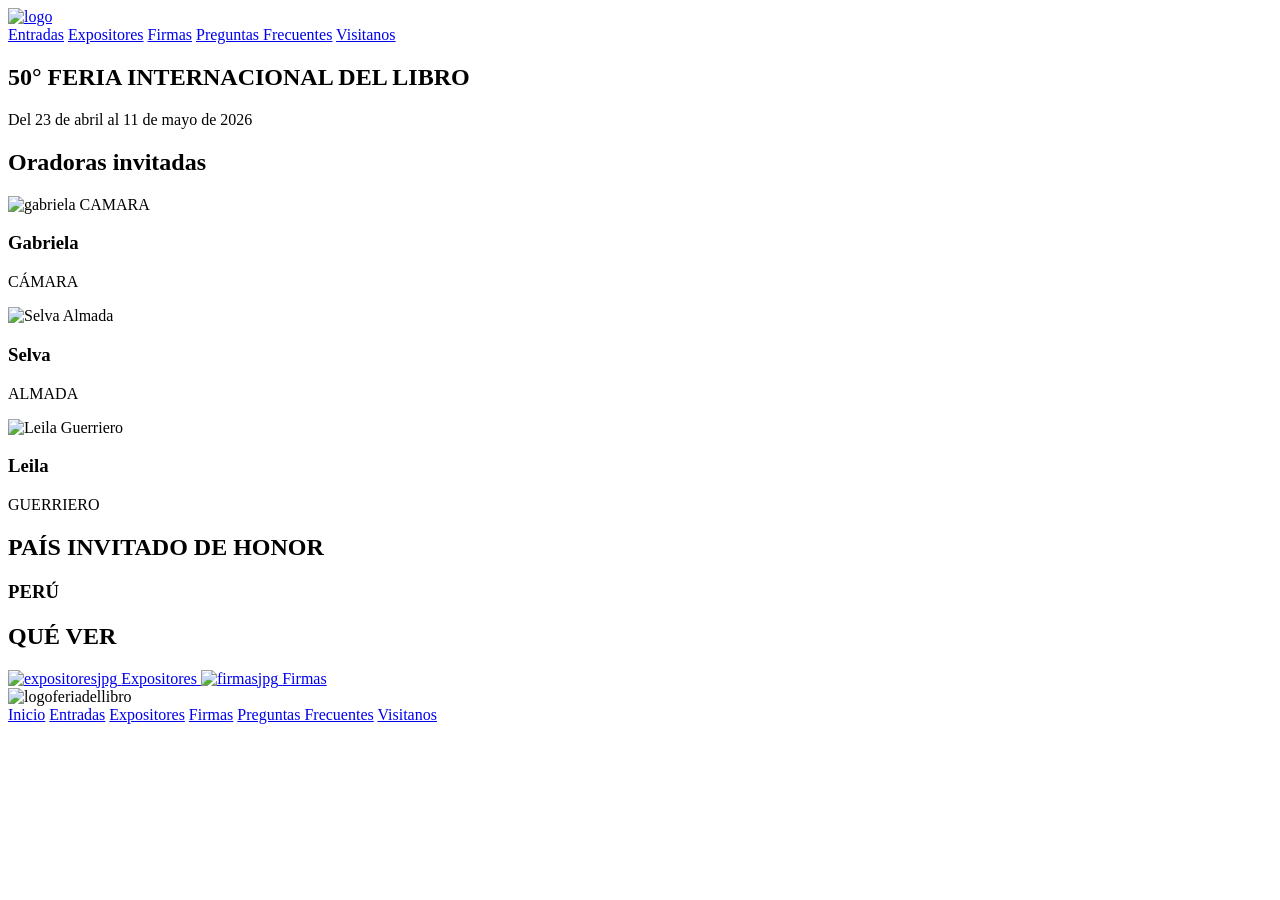
==== index.html @ fa930331 "Add files via upload" ====
<!DOCTYPE html>
<html lang="en">
<head>
    <meta charset="UTF-8">
    <meta name="viewport" content="width=device-width, initial-scale=1.0">
    <link rel="stylesheet" href="styles/global.css">
    <link rel="stylesheet" href="styles/index.css">
    <title>Feria del Libro</title>

</head>
<body>
    <header>
        <div class="dheader">
        
        <a class="logo" href="/index.html"><img class="logo" src="./img/logo.png" alt="logo"></a>

        <nav class="nheader">
         <a class="aheader" href="./pages/entradas.html">Entradas</a>
         <a class="aheader" href="./pages/expositores.html">Expositores</a>
         <a class="aheader" href="./pages/firmas.html">Firmas</a>
         <a class="aheader" href="./pages/preguntasfrecuentes.html">Preguntas Frecuentes</a>
         <a class="aheader" href="./pages/visitanos.html">Visitanos</a> 
    </nav>
    </div>
</header>
<main>
    <section id="hero">

        <div class="hero-content">
            <h1>50° FERIA INTERNACIONAL DEL LIBRO</h1>
        <p>Del 23 de abril al 11 de mayo de 2026</p>
        </div>
    </section>

<!-- ORADORAS -->

    <section class="oradoras"
    >
<h2>Oradoras invitadas</h2>

<div class="card-oradoras">
    <article class="card"><img src="./img/gabriela.jpg" alt="gabriela CAMARA">
    <div class="card-info">
        <h3>Gabriela</h3>
        <p class="apellido">CÁMARA</p>
    </div></article>

    <article class="card"><img src="./img/Selva_Almada.jpg" alt="Selva Almada">
    <div class="card-info">
        <h3>Selva</h3>
        <p class="apellido">ALMADA</p>
    </div></article>

    <article class="card"><img src="./img/Leila.webp" alt="Leila Guerriero">
    <div class="card-info">
        <h3>Leila</h3>
        <p class="apellido">GUERRIERO</p>
    </div></article>
</div>

<!-- PAIS INVITADO -->

<section class="invitado">
    <div class="invitado-titulo">
        <h2>PAÍS INVITADO DE HONOR</h2>
    </div>
    <div class="invitado-foto">
        <h3>PERÚ</h3>
    </div>
</section>

<!-- QUE VER -->

<section class="quever">
<div class="que-ver">
    <h2>QUÉ VER</h2>
</div>

<div class="bloque-qver">
    <a href="./pages/expositores.html" class="ilink">
        <img src="./img/expositores.jpg" alt="expositoresjpg">
        <span class="itext">Expositores</span>
    </a>
     <a href="./pages/firmas.html" class="ilink">
        <img src="./img/firmas.jpg" alt="firmasjpg">
        <span class="itext">Firmas</span>
    </a>
</div>
</section>

<!-- FOOTER -->

<footer class="footer">
    <div class="contenedorfooter">
        <div class="footerlogo">
            <img src="./img/logo.png" alt="logoferiadellibro">
        </div>
        <nav class="navfooter">
            <a class="afooter" href="/index.html">Inicio</a>
            <a class="afooter" href="./pages/entradas.html">Entradas</a>
            <a class="afooter" href="./pages/expositores.html">Expositores</a>
            <a class="afooter" href="./pages/firmas.html">Firmas</a>
            <a class="afooter" href="./pages/preguntasfrecuentes.html">Preguntas Frecuentes</a>
            <a class="afooter" href="./pages/visitanos.html">Visitanos</a>
        </nav>
    </div>
</footer>

</main>
</body>
</html>
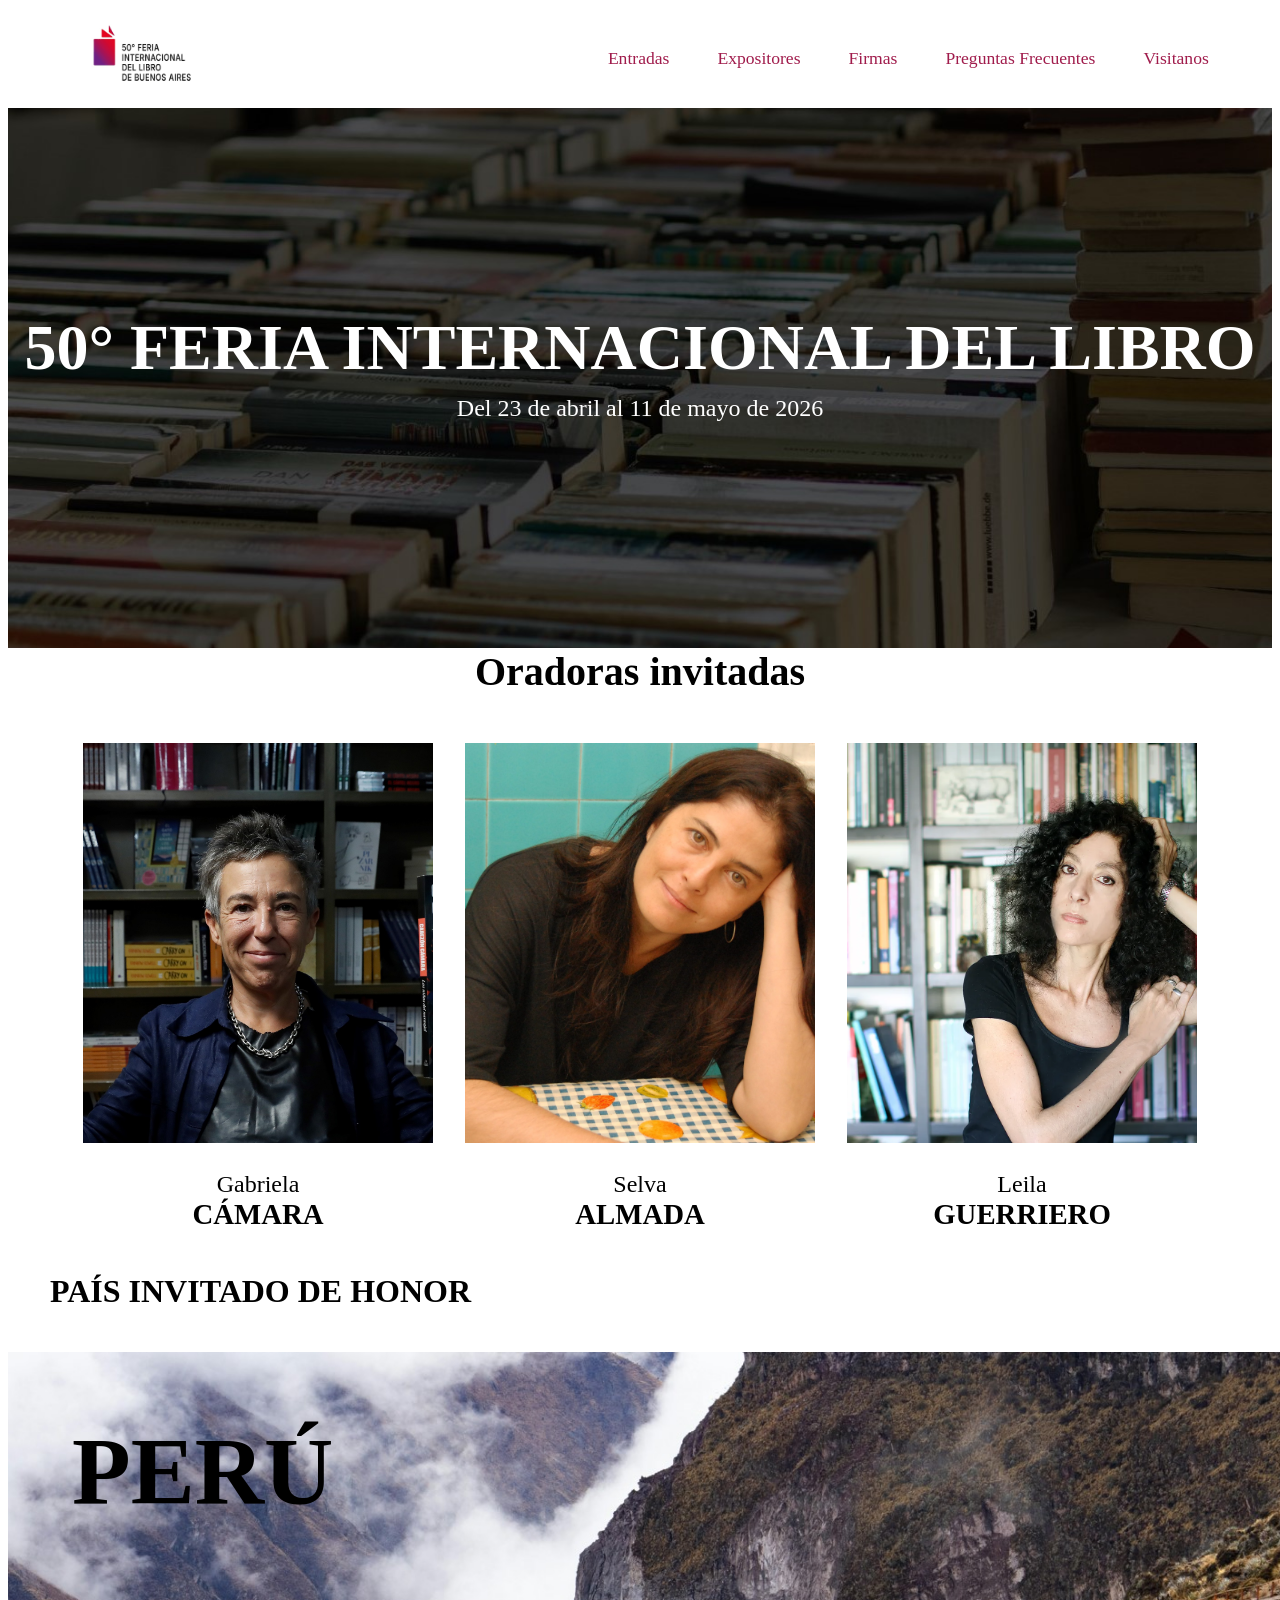
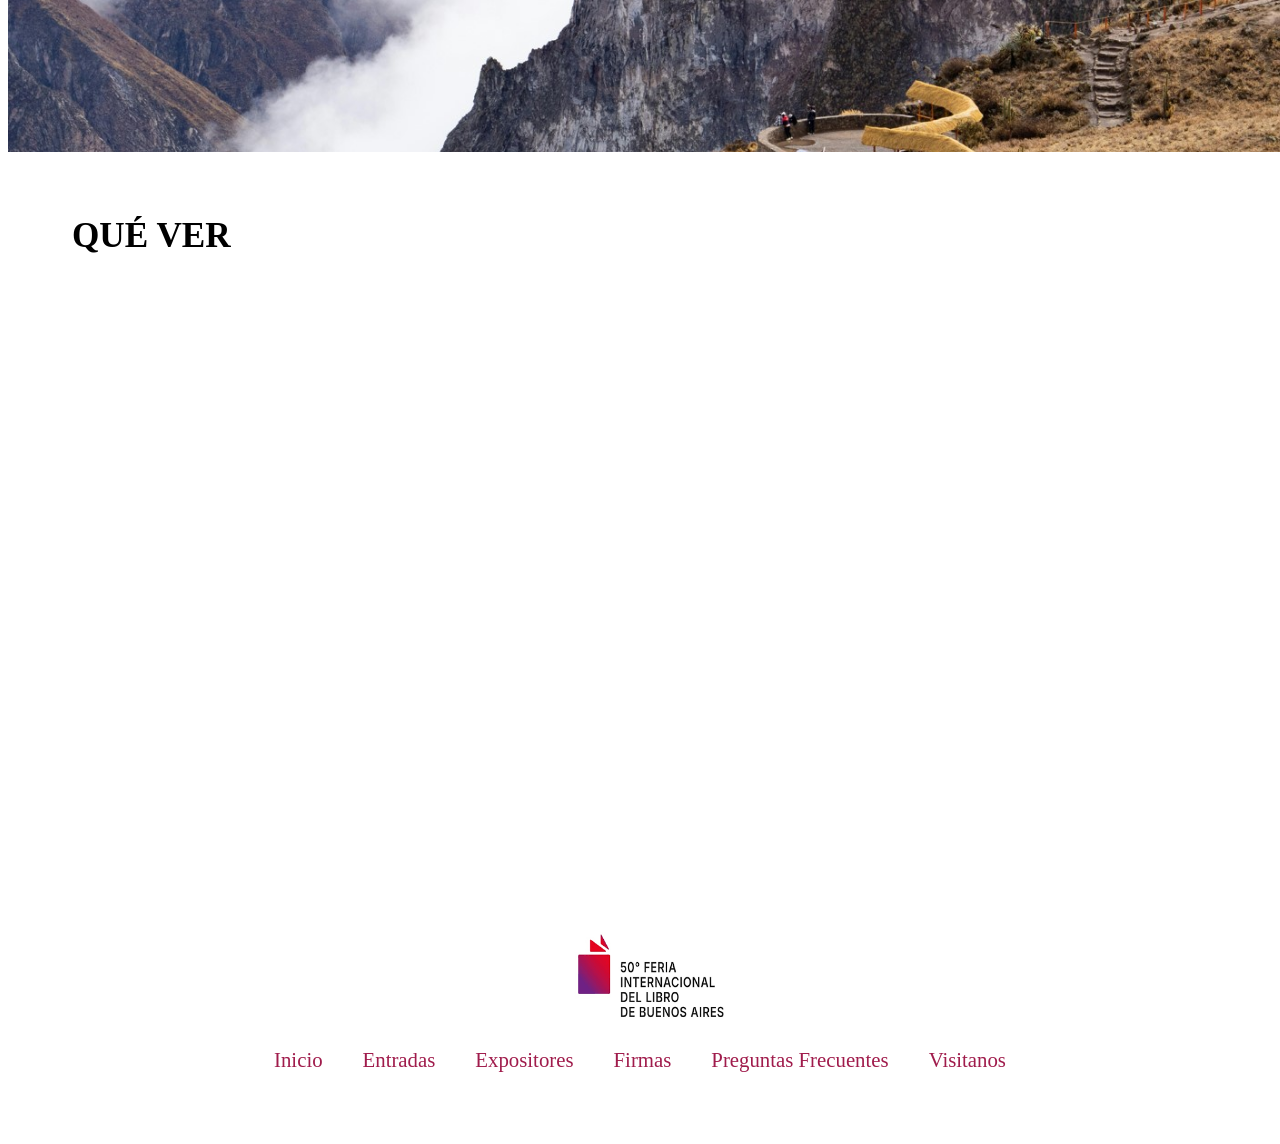
==== commit cc44372e: "Update index.html" ====
--- a/index.html
+++ b/index.html
@@ -6,7 +6,11 @@
     <link rel="stylesheet" href="styles/global.css">
     <link rel="stylesheet" href="styles/index.css">
     <title>Feria del Libro</title>
-
+    <link
+    rel="stylesheet"
+    href="https://cdnjs.cloudflare.com/ajax/libs/animate.css/4.1.1/animate.min.css"
+  />
+ <link href="https://unpkg.com/aos@2.3.1/dist/aos.css" rel="stylesheet">
 </head>
 <body>
     <header>
@@ -26,7 +30,7 @@
 <main>
     <section id="hero">
 
-        <div class="hero-content">
+        <div class="hero-content animate__animated animate__pulse">
             <h1>50° FERIA INTERNACIONAL DEL LIBRO</h1>
         <p>Del 23 de abril al 11 de mayo de 2026</p>
         </div>
@@ -34,24 +38,23 @@
 
 <!-- ORADORAS -->
 
-    <section class="oradoras"
-    >
+    <section class="oradoras animate__animated animate__fadeInUp ">
 <h2>Oradoras invitadas</h2>
 
 <div class="card-oradoras">
-    <article class="card"><img src="./img/gabriela.jpg" alt="gabriela CAMARA">
+    <article class="card animate__animated animate__fadeIn"><img src="./img/gabriela.jpg" alt="gabriela CAMARA">
     <div class="card-info">
         <h3>Gabriela</h3>
         <p class="apellido">CÁMARA</p>
     </div></article>
 
-    <article class="card"><img src="./img/Selva_Almada.jpg" alt="Selva Almada">
+    <article class="card animate__animated animate__fadeIn"><img src="./img/Selva_Almada.jpg" alt="Selva Almada">
     <div class="card-info">
         <h3>Selva</h3>
         <p class="apellido">ALMADA</p>
     </div></article>
 
-    <article class="card"><img src="./img/Leila.webp" alt="Leila Guerriero">
+    <article class="card animate__animated animate__fadeIn"><img src="./img/Leila.webp" alt="Leila Guerriero">
     <div class="card-info">
         <h3>Leila</h3>
         <p class="apellido">GUERRIERO</p>
@@ -76,7 +79,7 @@
     <h2>QUÉ VER</h2>
 </div>
 
-<div class="bloque-qver">
+<div class="bloque-qver" data-aos="fade-up">
     <a href="./pages/expositores.html" class="ilink">
         <img src="./img/expositores.jpg" alt="expositoresjpg">
         <span class="itext">Expositores</span>
@@ -105,7 +108,10 @@
         </nav>
     </div>
 </footer>
-
+<script src="https://unpkg.com/aos@2.3.1/dist/aos.js"></script>
+<script>
+  AOS.init();
+</script>
 </main>
 </body>
-</html>+</html>
--- a/styles/global.css
+++ b/styles/global.css
@@ -0,0 +1,105 @@
+@font-face {
+    font-family: "textos";
+    src: url(/TenorSans-Regular.ttf);
+}
+
+@font-face {
+    font-family: "titulos";
+    src: url(/Inter-VariableFont_opsz\,wght.ttf);
+}
+
+
+/* HEADER */
+
+.logo img{
+    height: 4rem;
+    transition: transform 0.3s;
+}
+
+.logo img:hover{
+    transform: scale(1.05);
+}
+
+header {
+background-color: white;
+padding: 1rem 5%;
+box-shadow: 0 2px 10px rgba(0.0.0.0.05);
+position: sticky;
+top: 0;
+z-index: 1000;
+}
+
+.dheader {
+display: flex;
+justify-content: space-between;
+align-items: center;
+max-width: 1400px;
+margin: 0;
+}
+
+.nheader {
+display: flex;
+gap: 3rem;
+list-style: none;
+}
+
+.aheader{
+    font-family: "textos";
+    font-size: 1.1rem;
+    color: #a01c4c;
+    text-decoration: none;
+    transition: 0.3s;
+    position: relative;
+}
+
+.aheader::after {
+    content: '';
+    position: absolute;
+    width: 0;
+    height: 2px;
+    bottom: -5px;
+    left: 0;
+    background-color: #a01c4c;
+    transition: 0.3s;
+}
+
+.aheader:hover {
+    color: #a01c4c;
+}
+
+.aheader:hover::after {
+    width: 100%;
+}
+
+.footer{
+    background-color: white;
+    padding: 4rem 0;
+    margin-top: 1rem;
+}
+
+.footer-container{
+    display: flex;
+    flex-direction: column;
+    align-items: center;
+    gap: 3rem;
+}
+
+.footerlogo img {
+    height: 6rem;
+    width: auto;
+    margin-bottom: 1rem;
+}
+
+.navfooter{
+    display: flex;
+    justify-content: center;
+    gap: 2.5rem;
+    flex-wrap: wrap;
+}
+
+.afooter{
+    font-family: "textos";
+    color: #a01c4c;
+    text-decoration: none;
+    font-size: 1.3rem;
+}
--- a/styles/index.css
+++ b/styles/index.css
@@ -0,0 +1,167 @@
+#hero{
+    background-image: url(/img/fondoinicio.jpg);
+    height: 60vh;
+    background-size: cover;
+    background-repeat: no-repeat;
+    background-position: center;
+    display: flex;
+    justify-content: center;
+    align-items: center;
+}
+
+.hero-content{
+    text-align: center;
+    color: white;
+}
+
+h1{
+    font-family: "titulos";
+    font-size: 4rem;
+    margin: 0;
+    font-weight: 800;
+}
+
+#hero p{
+font-family: "textos";
+font-size: 1.5rem;
+margin-top: 10px;
+}
+
+.oradoras{
+    background-color: white;
+    text-align: center;
+}
+
+.oradoras h2{
+font-family: "textos";
+font-size: 2.5rem;
+margin-bottom: 3rem;
+margin-top: 0;
+color: black;
+text-align: center;
+width: 100%;
+}
+
+.card-oradoras{
+    display: flex;
+    justify-content: center;
+    gap: 2rem;
+    flex-wrap: wrap;
+}
+
+.card{
+    flex: 1;
+    max-width: 350px;
+}
+
+.card img{
+    width: 100%;
+    height: 400px;
+    object-fit: cover;
+    margin-bottom: 1.5rem;
+}
+
+.card-info h3{
+font-family: "textos";
+font-size: 1.5rem;
+font-weight: 400;
+margin: 0;
+}
+
+.card .apellido{
+    font-family: "titulos";
+    font-size: 1.8rem;
+    font-weight: 800;
+    text-transform: uppercase;
+    margin: 0;
+}
+
+.invitado{
+background-color: white;
+width: 100vw;
+}
+
+.invitado-titulo{
+    text-align: left;
+    max-width: 1400px;
+    margin:0;
+    padding: 2rem;
+}
+
+.invitado-titulo h2{
+    font-family: "titulos";
+    font-size: 2rem;
+    font-weight: 1200;
+    text-transform: uppercase;
+    color: black;
+    margin: 10px;
+    text-align: left;
+}
+
+.invitado-foto{
+    background-image: url(/img/peru.jpg);
+    background-size: cover;
+    height: 400px;
+    width: 100vw;
+    display: flex;
+    justify-content: flex-start;
+}
+
+.invitado-foto h3{
+    font-family: "titulos";
+    color: black;
+    font-size: 6rem;
+    font-weight: 800;
+    text-transform: uppercase;
+    margin: 5%;
+}
+
+.quever{
+    background-color: white;
+    padding: 4rem;
+}
+
+.que-ver h2{
+    font-family: "titulos";
+    font-size: 2.2rem;
+    font-weight: 800;
+    margin-bottom: 2rem;
+    text-align: left;
+}
+
+.bloque-qver{
+    display: flex;
+    gap: 2rem;
+    justify-content: center;
+}
+
+.ilink{
+    position: relative;
+    flex: 1;
+    max-width: 600px;
+    overflow: hidden;
+}
+
+.ilink img{
+    width: 100%;
+    height: 500px;
+    object-fit: cover;
+    display: block;
+    transition: transform 0.5s ease;
+}
+
+
+.itext{
+    position:absolute;
+    bottom: 20px;
+    left: 50%;
+    transform: translateX(-50%);
+}
+
+.itext{
+    color: white;
+    font-family: "textos";
+    font-size: 1.8rem;
+    font-weight:400;
+    text-align: center;
+}
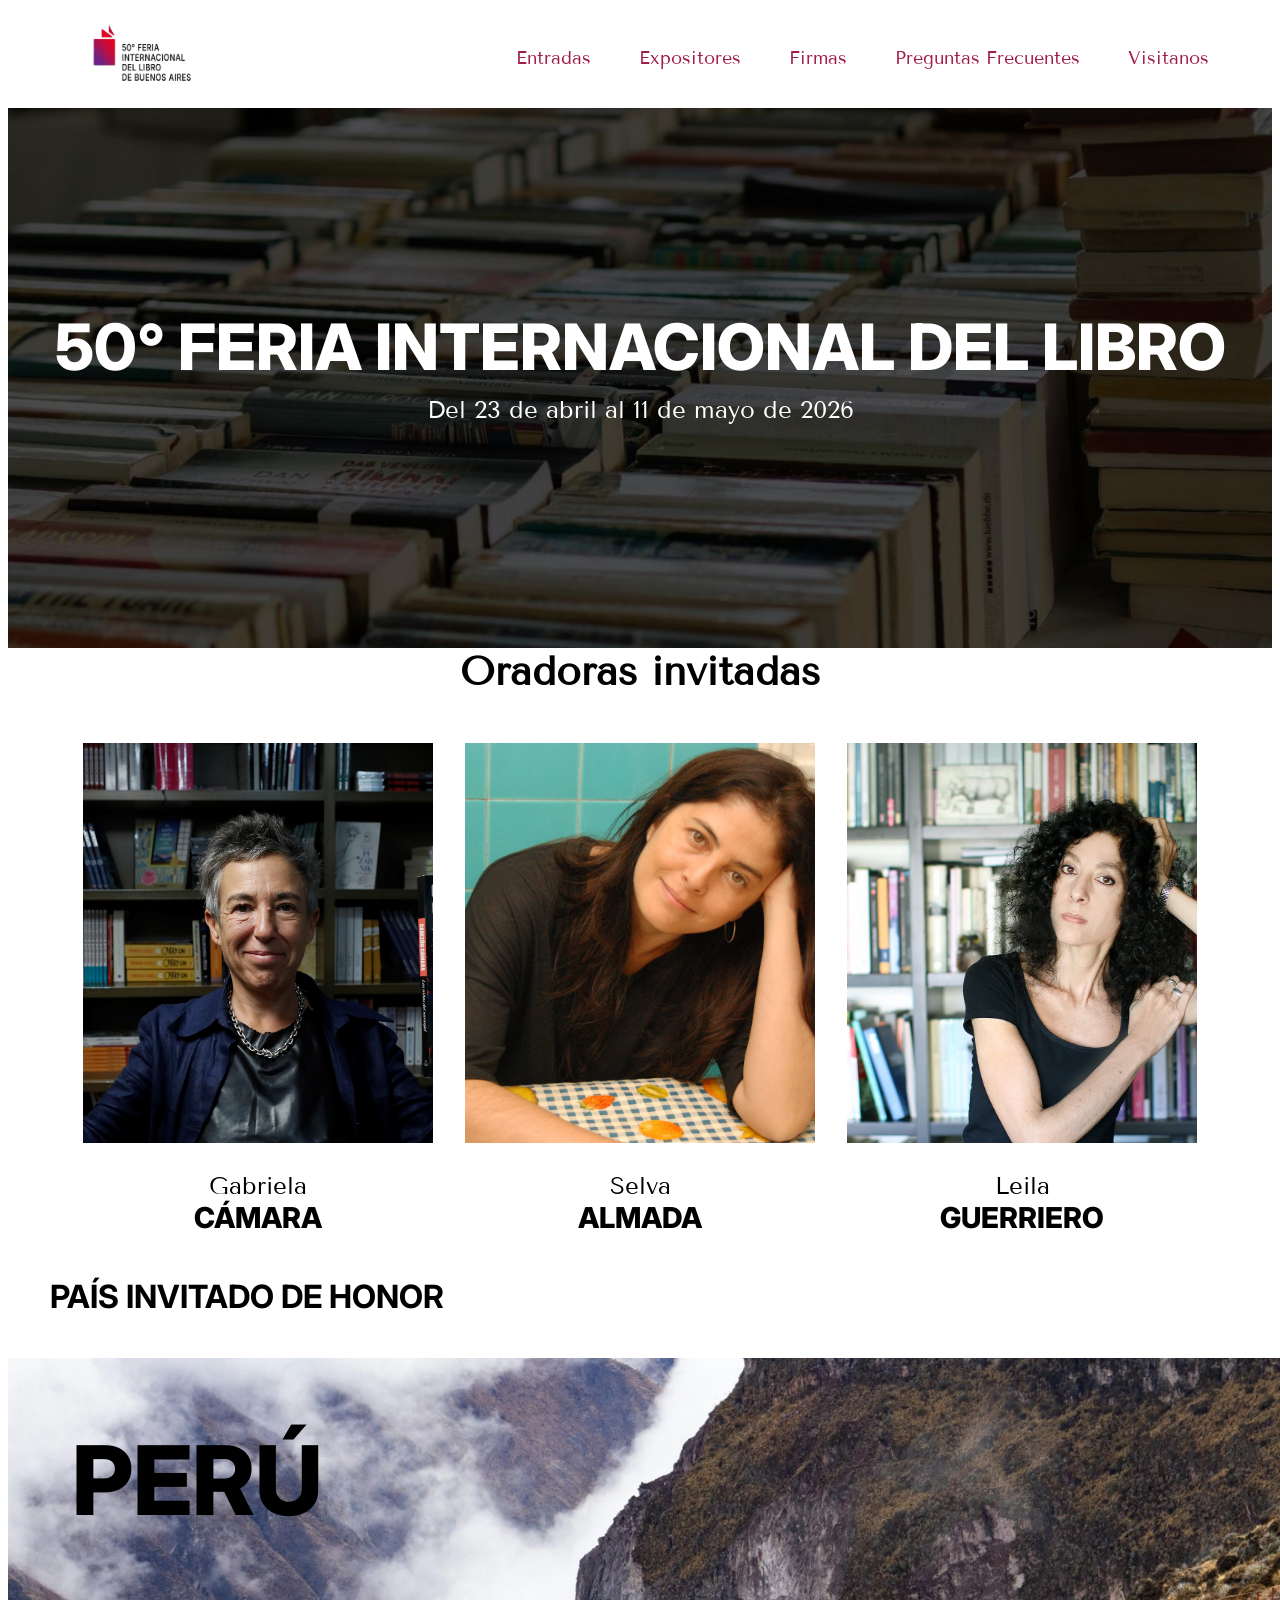
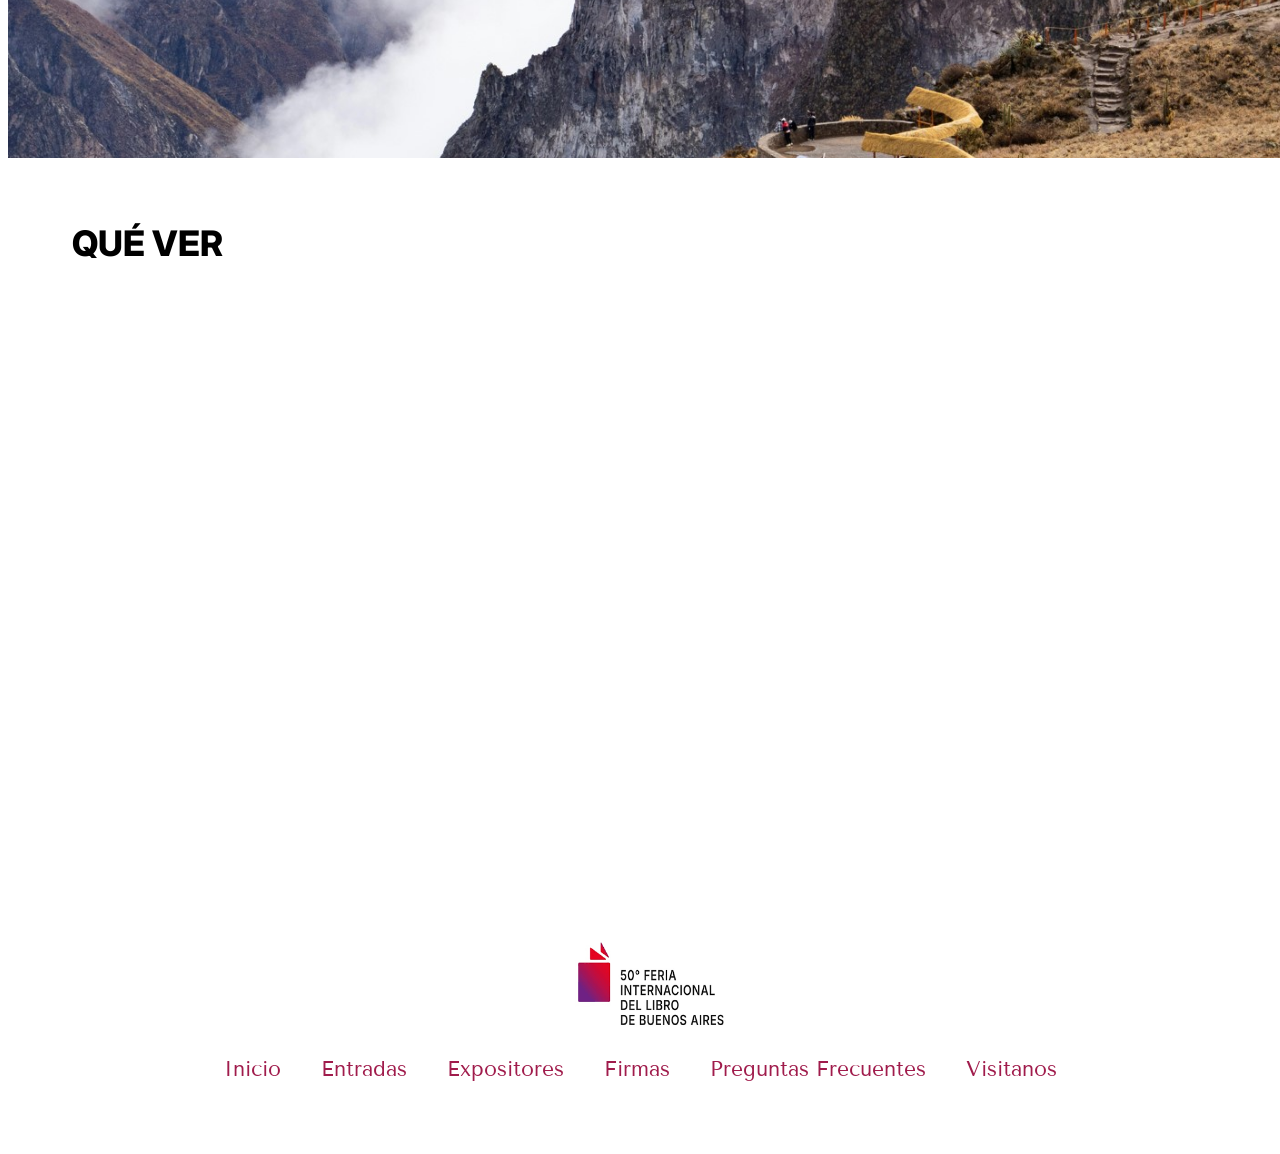
==== commit 5f713b40: "Update index.html" ====
--- a/index.html
+++ b/index.html
@@ -10,6 +10,12 @@
     rel="stylesheet"
     href="https://cdnjs.cloudflare.com/ajax/libs/animate.css/4.1.1/animate.min.css"
   />
+    <style>
+@import url('https://fonts.googleapis.com/css2?family=Aboreto&family=Bacasime+Antique&family=Fira+Sans:ital,wght@0,100;0,200;0,300;0,400;0,500;0,600;0,700;0,800;0,900;1,100;1,200;1,300;1,400;1,500;1,600;1,700;1,800;1,900&family=Inter:ital,opsz,wght@0,14..32,100..900;1,14..32,100..900&family=Lexend+Mega:wght@100..900&family=Libre+Caslon+Display&family=M+PLUS+2:wght@100..900&family=Noticia+Text:ital,wght@0,400;0,700;1,400;1,700&family=Syne:wght@400..800&family=Tenali+Ramakrishna&family=Tenor+Sans&family=Vollkorn:ital,wght@0,400..900;1,400..900&display=swap');
+</style>
+    <style>
+@import url('https://fonts.googleapis.com/css2?family=Aboreto&family=Bacasime+Antique&family=Fira+Sans:ital,wght@0,100;0,200;0,300;0,400;0,500;0,600;0,700;0,800;0,900;1,100;1,200;1,300;1,400;1,500;1,600;1,700;1,800;1,900&family=Inter:ital,opsz,wght@0,14..32,100..900;1,14..32,100..900&family=Lexend+Mega:wght@100..900&family=Libre+Caslon+Display&family=M+PLUS+2:wght@100..900&family=Noticia+Text:ital,wght@0,400;0,700;1,400;1,700&family=Syne:wght@400..800&family=Tenali+Ramakrishna&family=Tenor+Sans&family=Vollkorn:ital,wght@0,400..900;1,400..900&display=swap');
+</style>
  <link href="https://unpkg.com/aos@2.3.1/dist/aos.css" rel="stylesheet">
 </head>
 <body>
--- a/styles/global.css
+++ b/styles/global.css
@@ -1,11 +1,11 @@
 @font-face {
     font-family: "textos";
-    src: url(/TenorSans-Regular.ttf);
+    src: url("TenorSans-Regular.ttf") format("truetype");
 }
 
 @font-face {
     font-family: "titulos";
-    src: url(/Inter-VariableFont_opsz\,wght.ttf);
+    src: url("Inter-VariableFont_opsz,wght.ttf") format("truetype");
 }
 
 
--- a/styles/index.css
+++ b/styles/index.css
@@ -52,6 +52,15 @@
 .card{
     flex: 1;
     max-width: 350px;
+    overflow: hidden;
+    transition: transform 0.3s ease;
+}
+
+.card:hover {
+animation: fadeIn; 
+    animation-duration: 1s;
+transform: scale(1.02);
+    cursor: pointer;
 }
 
 .card img{
@@ -156,6 +165,7 @@
     bottom: 20px;
     left: 50%;
     transform: translateX(-50%);
+    text-align: center;
 }
 
 .itext{
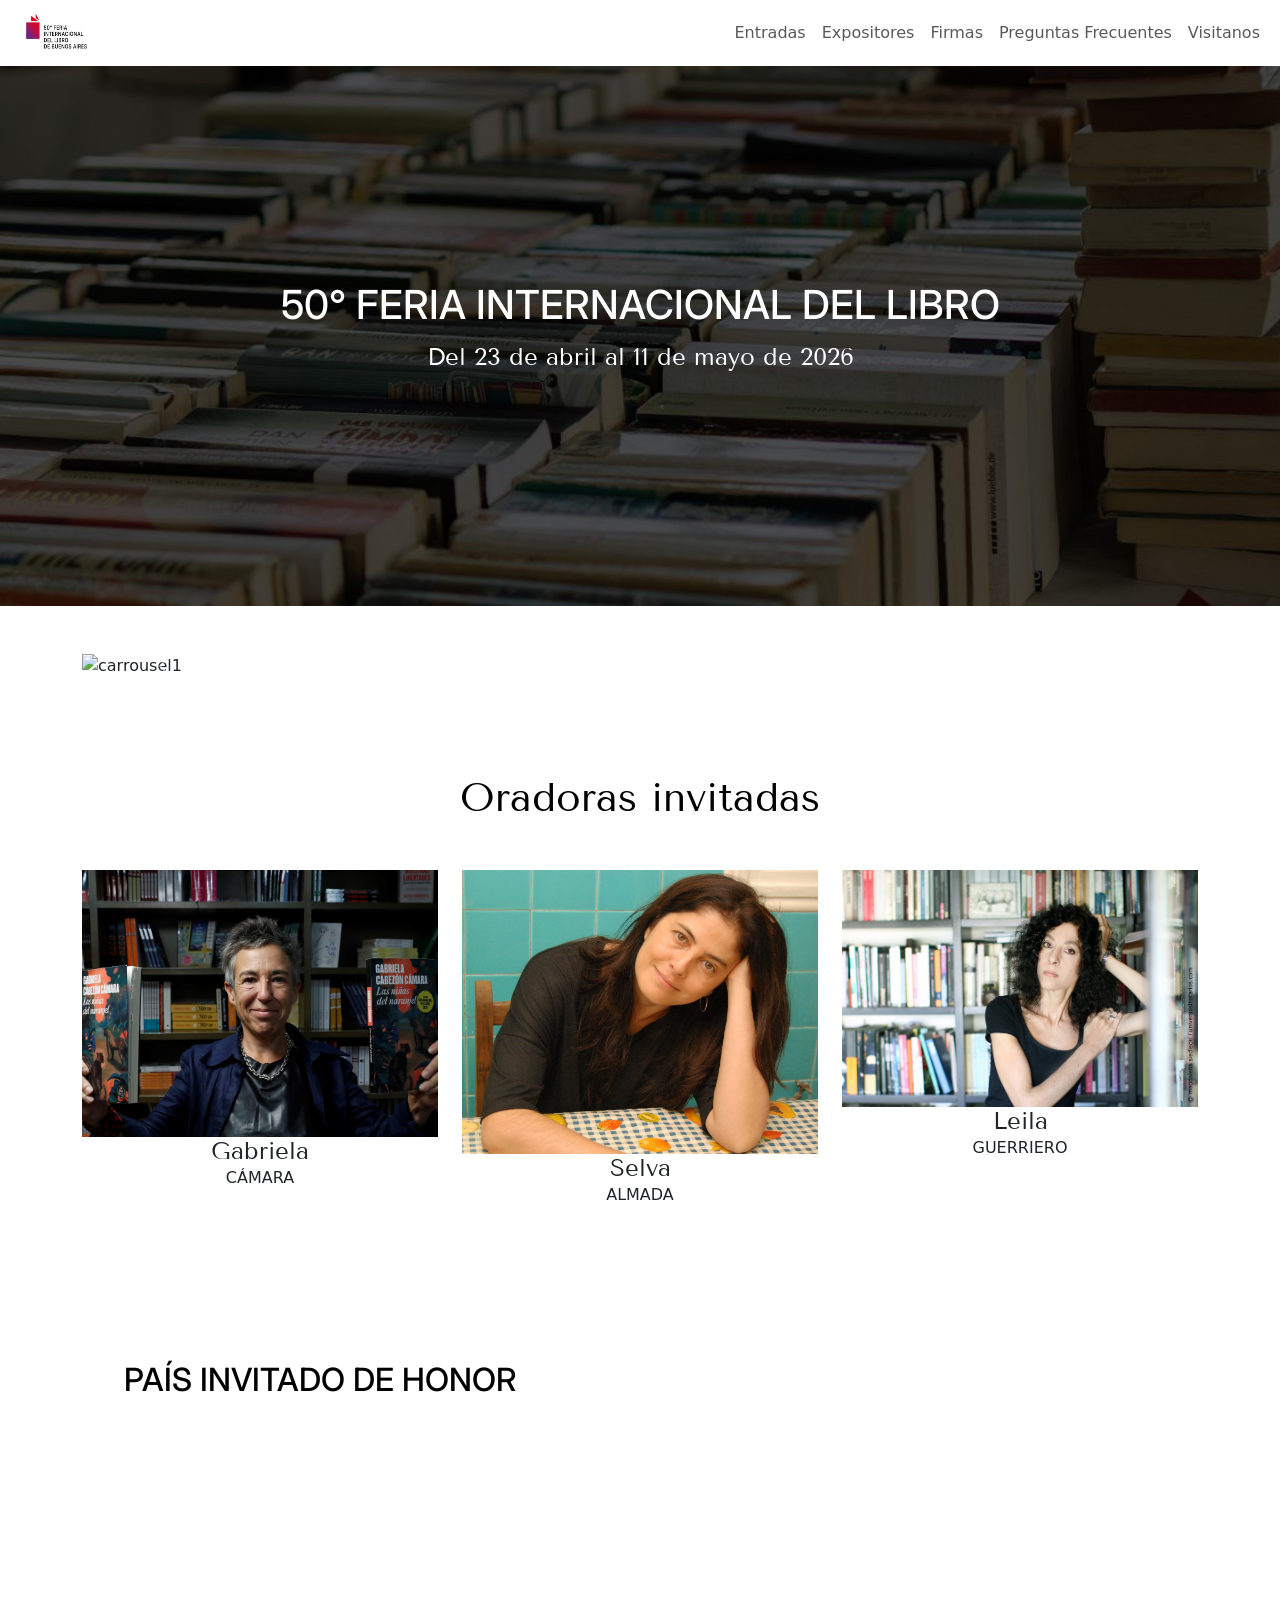
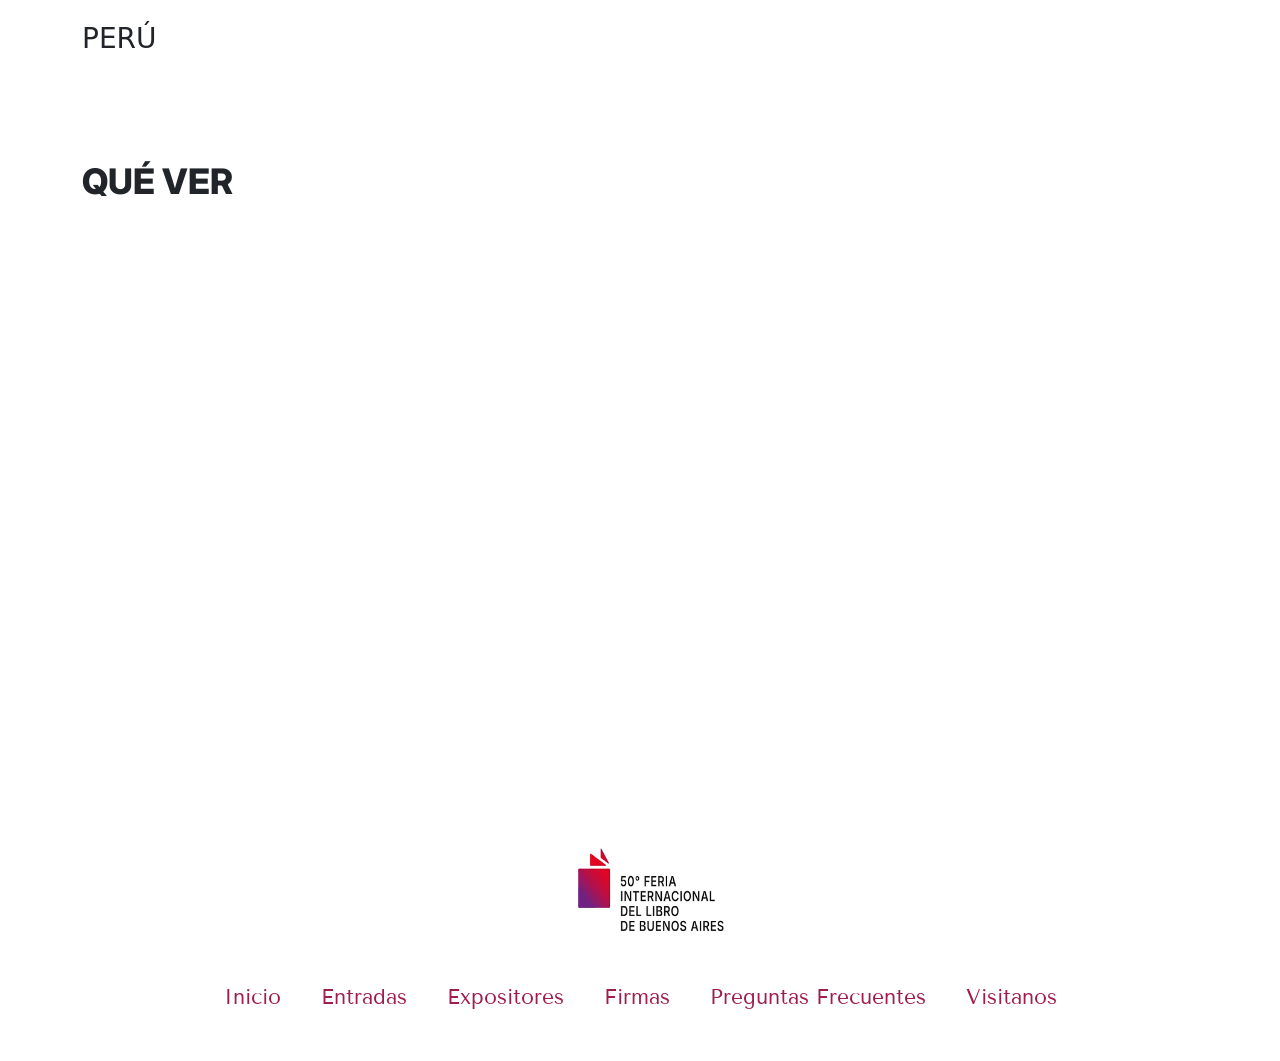
==== commit b4a226d7: "Update index.html" ====
--- a/index.html
+++ b/index.html
@@ -10,29 +10,34 @@
     rel="stylesheet"
     href="https://cdnjs.cloudflare.com/ajax/libs/animate.css/4.1.1/animate.min.css"
   />
-    <style>
-@import url('https://fonts.googleapis.com/css2?family=Aboreto&family=Bacasime+Antique&family=Fira+Sans:ital,wght@0,100;0,200;0,300;0,400;0,500;0,600;0,700;0,800;0,900;1,100;1,200;1,300;1,400;1,500;1,600;1,700;1,800;1,900&family=Inter:ital,opsz,wght@0,14..32,100..900;1,14..32,100..900&family=Lexend+Mega:wght@100..900&family=Libre+Caslon+Display&family=M+PLUS+2:wght@100..900&family=Noticia+Text:ital,wght@0,400;0,700;1,400;1,700&family=Syne:wght@400..800&family=Tenali+Ramakrishna&family=Tenor+Sans&family=Vollkorn:ital,wght@0,400..900;1,400..900&display=swap');
-</style>
-    <style>
-@import url('https://fonts.googleapis.com/css2?family=Aboreto&family=Bacasime+Antique&family=Fira+Sans:ital,wght@0,100;0,200;0,300;0,400;0,500;0,600;0,700;0,800;0,900;1,100;1,200;1,300;1,400;1,500;1,600;1,700;1,800;1,900&family=Inter:ital,opsz,wght@0,14..32,100..900;1,14..32,100..900&family=Lexend+Mega:wght@100..900&family=Libre+Caslon+Display&family=M+PLUS+2:wght@100..900&family=Noticia+Text:ital,wght@0,400;0,700;1,400;1,700&family=Syne:wght@400..800&family=Tenali+Ramakrishna&family=Tenor+Sans&family=Vollkorn:ital,wght@0,400..900;1,400..900&display=swap');
-</style>
  <link href="https://unpkg.com/aos@2.3.1/dist/aos.css" rel="stylesheet">
+ <link href="https://cdn.jsdelivr.net/npm/bootstrap@5.0.2/dist/css/bootstrap.min.css" rel="stylesheet" integrity="sha384-EVSTQN3/azprG1Anm3QDgpJLIm9Nao0Yz1ztcQTwFspd3yD65VohhpuuCOmLASjC" crossorigin="anonymous">
 </head>
+
 <body>
-    <header>
-        <div class="dheader">
-        
-        <a class="logo" href="/index.html"><img class="logo" src="./img/logo.png" alt="logo"></a>
-
-        <nav class="nheader">
-         <a class="aheader" href="./pages/entradas.html">Entradas</a>
-         <a class="aheader" href="./pages/expositores.html">Expositores</a>
-         <a class="aheader" href="./pages/firmas.html">Firmas</a>
-         <a class="aheader" href="./pages/preguntasfrecuentes.html">Preguntas Frecuentes</a>
-         <a class="aheader" href="./pages/visitanos.html">Visitanos</a> 
-    </nav>
-    </div>
-</header>
+   <nav class="navbar navbar-expand-lg navbar-light mi-nav-personalizada">
+  <div class="container-fluid">
+    
+    <a class="navbar-brand" href="index.html">
+      <img src="./img/logo.png" alt="Logo" height="40">
+    </a>
+
+    <button class="navbar-toggler" type="button" data-bs-toggle="collapse" data-bs-target="#navbarNav">
+      <span class="navbar-toggler-icon"></span>
+    </button>
+
+    <div class="collapse navbar-collapse" id="navbarNav">
+      <ul class="navbar-nav ms-auto">
+        <li class="nav-item"><a class="nav-link" href="./pages/entradas.html">Entradas</a></li>
+        <li class="nav-item"><a class="nav-link" href="./pages/expositores.html">Expositores</a></li>
+        <li class="nav-item"><a class="nav-link" href="./pages/firmas.html">Firmas</a></li>
+        <li class="nav-item"><a class="nav-link" href="./pages/preguntasfrecuentes.html">Preguntas Frecuentes</a></li>
+        <li class="nav-item"><a class="nav-link" href="./pages/visitanos.html">Visitanos</a></li>
+      </ul>
+    </div>
+
+  </div>
+</nav>
 <main>
     <section id="hero">
 
@@ -42,79 +47,161 @@
         </div>
     </section>
 
+<div class="container py-5">
+  
+  <div id="carouselExampleIndicators" class="carousel slide" data-bs-ride="carousel">
+    
+    <div class="carousel-indicators">
+      <button type="button" data-bs-target="#carouselExampleIndicators" data-bs-slide-to="0" class="active" aria-current="true" aria-label="Slide 1"></button>
+      <button type="button" data-bs-target="#carouselExampleIndicators" data-bs-slide-to="1" aria-label="Slide 2"></button>
+      <button type="button" data-bs-target="#carouselExampleIndicators" data-bs-slide-to="2" aria-label="Slide 3"></button>
+      <button type="button" data-bs-target="#carouselExampleIndicators" data-bs-slide-to="3" aria-label="Slide 4"></button> </div>
+    
+    <div class="carousel-inner">
+      
+      <div class="carousel-item active">
+        <img src="./img/carr1.jpg" class="d-block w-100 img-carrusel" alt="carrousel1">
+      </div>
+      
+      <div class="carousel-item">
+        <img src="./img/carr2.jpg" class="d-block w-100 img-carrusel" alt="carrousel2">
+      </div>
+      
+      <div class="carousel-item">
+        <img src="./img/carr3ok.png" class="d-block w-100 img-carrusel" alt="carrousel3">
+      </div>
+      
+      <div class="carousel-item">
+        <img src="./img/carr4.jpg" class="d-block w-100 img-carrusel" alt="carrousel4">
+      </div>
+      
+    </div>
+    
+    <button class="carousel-control-prev" type="button" data-bs-target="#carouselExampleIndicators" data-bs-slide="prev">
+      <span class="carousel-control-prev-icon" aria-hidden="true"></span>
+      <span class="visually-hidden">Previous</span>
+    </button>
+    <button class="carousel-control-next" type="button" data-bs-target="#carouselExampleIndicators" data-bs-slide="next">
+      <span class="carousel-control-next-icon" aria-hidden="true"></span>
+      <span class="visually-hidden">Next</span>
+    </button>
+    
+  </div>
+</div>
 <!-- ORADORAS -->
 
-    <section class="oradoras animate__animated animate__fadeInUp ">
-<h2>Oradoras invitadas</h2>
-
-<div class="card-oradoras">
-    <article class="card animate__animated animate__fadeIn"><img src="./img/gabriela.jpg" alt="gabriela CAMARA">
-    <div class="card-info">
-        <h3>Gabriela</h3>
-        <p class="apellido">CÁMARA</p>
-    </div></article>
-
-    <article class="card animate__animated animate__fadeIn"><img src="./img/Selva_Almada.jpg" alt="Selva Almada">
-    <div class="card-info">
-        <h3>Selva</h3>
-        <p class="apellido">ALMADA</p>
-    </div></article>
-
-    <article class="card animate__animated animate__fadeIn"><img src="./img/Leila.webp" alt="Leila Guerriero">
-    <div class="card-info">
-        <h3>Leila</h3>
-        <p class="apellido">GUERRIERO</p>
-    </div></article>
-</div>
+    <section class="container py-5 oradoras animate__animated animate__fadeInUp">
+        <h2>Oradoras invitadas</h2>
+
+<div class="row g-4 justify-content-center">
+            
+            <article class="col-12 col-md-4 animate__animated animate__fadeIn">
+                <div class="card-oradora-contenido">
+                    <img src="./img/gabriela.jpg" alt="Gabriela Cámara" class="img-fluid">
+                    <div class="card-info">
+                        <h3>Gabriela</h3>
+                        <p class="apellido">CÁMARA</p>
+                    </div>
+                </div>
+            </article>
+
+            <article class="col-12 col-md-4 animate__animated animate__fadeIn">
+                <div class="card-oradora-contenido">
+                    <img src="./img/Selva_Almada.jpg" alt="Selva Almada" class="img-fluid">
+                    <div class="card-info">
+                        <h3>Selva</h3>
+                        <p class="apellido">ALMADA</p>
+                    </div>
+                </div>
+            </article>
+
+            <article class="col-12 col-md-4 animate__animated animate__fadeIn">
+                <div class="card-oradora-contenido">
+                    <img src="./img/Leila.webp" alt="Leila Guerriero" class="img-fluid">
+                    <div class="card-info">
+                        <h3>Leila</h3>
+                        <p class="apellido">GUERRIERO</p>
+                    </div>
+                </div>
+            </article>
+
+        </div>
+    </section>
 
 <!-- PAIS INVITADO -->
 
-<section class="invitado">
-    <div class="invitado-titulo">
+<section class="container py-5 invitado">
+    
+    <div class="invitado-titulo mb-4">
         <h2>PAÍS INVITADO DE HONOR</h2>
     </div>
-    <div class="invitado-foto">
-        <h3>PERÚ</h3>
-    </div>
+
+    <div class="contenedor-video-fondo">
+        
+        <video autoplay muted loop playsinline class="video-fondo">
+            <source src="./img/Perú, diversidad cultural, paisajes hermosos..mp4" type="video/mp4">
+            Tu navegador no soporta videos de fondo.
+        </video>
+        
+        <h3 class="texto-encima">PERÚ</h3>
+        
+    </div>
+    
 </section>
 
+
 <!-- QUE VER -->
 
-<section class="quever">
-<div class="que-ver">
-    <h2>QUÉ VER</h2>
-</div>
-
-<div class="bloque-qver" data-aos="fade-up">
-    <a href="./pages/expositores.html" class="ilink">
-        <img src="./img/expositores.jpg" alt="expositoresjpg">
-        <span class="itext">Expositores</span>
-    </a>
-     <a href="./pages/firmas.html" class="ilink">
-        <img src="./img/firmas.jpg" alt="firmasjpg">
-        <span class="itext">Firmas</span>
-    </a>
-</div>
-</section>
+<section class="container py-5 quever">
+        <div class="que-ver">
+            <h2>QUÉ VER</h2>
+        </div>
+
+<div class="row g-4 justify-content-center" data-aos="fade-up">
+            <div class="col-12 col-md-6">
+                <a href="./pages/expositores.html" class="ilink">
+                    <img src="./img/expositores.jpg" alt="Expositores" class="img-fluid">
+                    <span class="itext">Expositores</span>
+                </a>
+            </div>
+            <div class="col-12 col-md-6">
+                <a href="./pages/firmas.html" class="ilink">
+                    <img src="./img/firmas.jpg" alt="Firmas" class="img-fluid">
+                    <span class="itext">Firmas</span>
+                </a>
+            </div>
+        </div>
+    </section>
 
 <!-- FOOTER -->
 
-<footer class="footer">
-    <div class="contenedorfooter">
-        <div class="footerlogo">
-            <img src="./img/logo.png" alt="logoferiadellibro">
-        </div>
-        <nav class="navfooter">
-            <a class="afooter" href="/index.html">Inicio</a>
-            <a class="afooter" href="./pages/entradas.html">Entradas</a>
-            <a class="afooter" href="./pages/expositores.html">Expositores</a>
-            <a class="afooter" href="./pages/firmas.html">Firmas</a>
-            <a class="afooter" href="./pages/preguntasfrecuentes.html">Preguntas Frecuentes</a>
-            <a class="afooter" href="./pages/visitanos.html">Visitanos</a>
-        </nav>
+<footer class="footer py-5">
+    <div class="container">
+        <div class="row justify-content-center text-center gy-4">
+            
+            <div class="col-12">
+                <div class="footerlogo">
+                    <img src="./img/logo.png" alt="Logo Feria del Libro">
+                </div>
+            </div>
+            
+            <nav class="col-12">
+                <div class="navfooter justify-content-center">
+                    <a class="afooter" href="index.html">Inicio</a>
+                    <a class="afooter" href="./pages/entradas.html">Entradas</a>
+                    <a class="afooter" href="./pages/expositores.html">Expositores</a>
+                    <a class="afooter" href="./pages/firmas.html">Firmas</a>
+                    <a class="afooter" href="./pages/preguntasfrecuentes.html">Preguntas Frecuentes</a>
+                    <a class="afooter" href="./pages/visitanos.html">Visitanos</a>
+                </div>
+            </nav>
+            
+        </div>
     </div>
 </footer>
+
 <script src="https://unpkg.com/aos@2.3.1/dist/aos.js"></script>
+ <script src="https://cdn.jsdelivr.net/npm/bootstrap@5.0.2/dist/js/bootstrap.bundle.min.js" integrity="sha384-MrcW6ZMFYlzcLA8Nl+NtUVF0sA7MsXsP1UyJoMp4YLEuNSfAP+JcXn/tWtIaxVXM" crossorigin="anonymous"></script>
 <script>
   AOS.init();
 </script>
--- a/styles/index.css
+++ b/styles/index.css
@@ -1,5 +1,5 @@
 #hero{
-    background-image: url(/img/fondoinicio.jpg);
+    background-image: url(../img/fondoinicio.jpg);
     height: 60vh;
     background-size: cover;
     background-repeat: no-repeat;
@@ -108,7 +108,7 @@
 }
 
 .invitado-foto{
-    background-image: url(/img/peru.jpg);
+    background-image: url(../img/peru.jpg);
     background-size: cover;
     height: 400px;
     width: 100vw;
